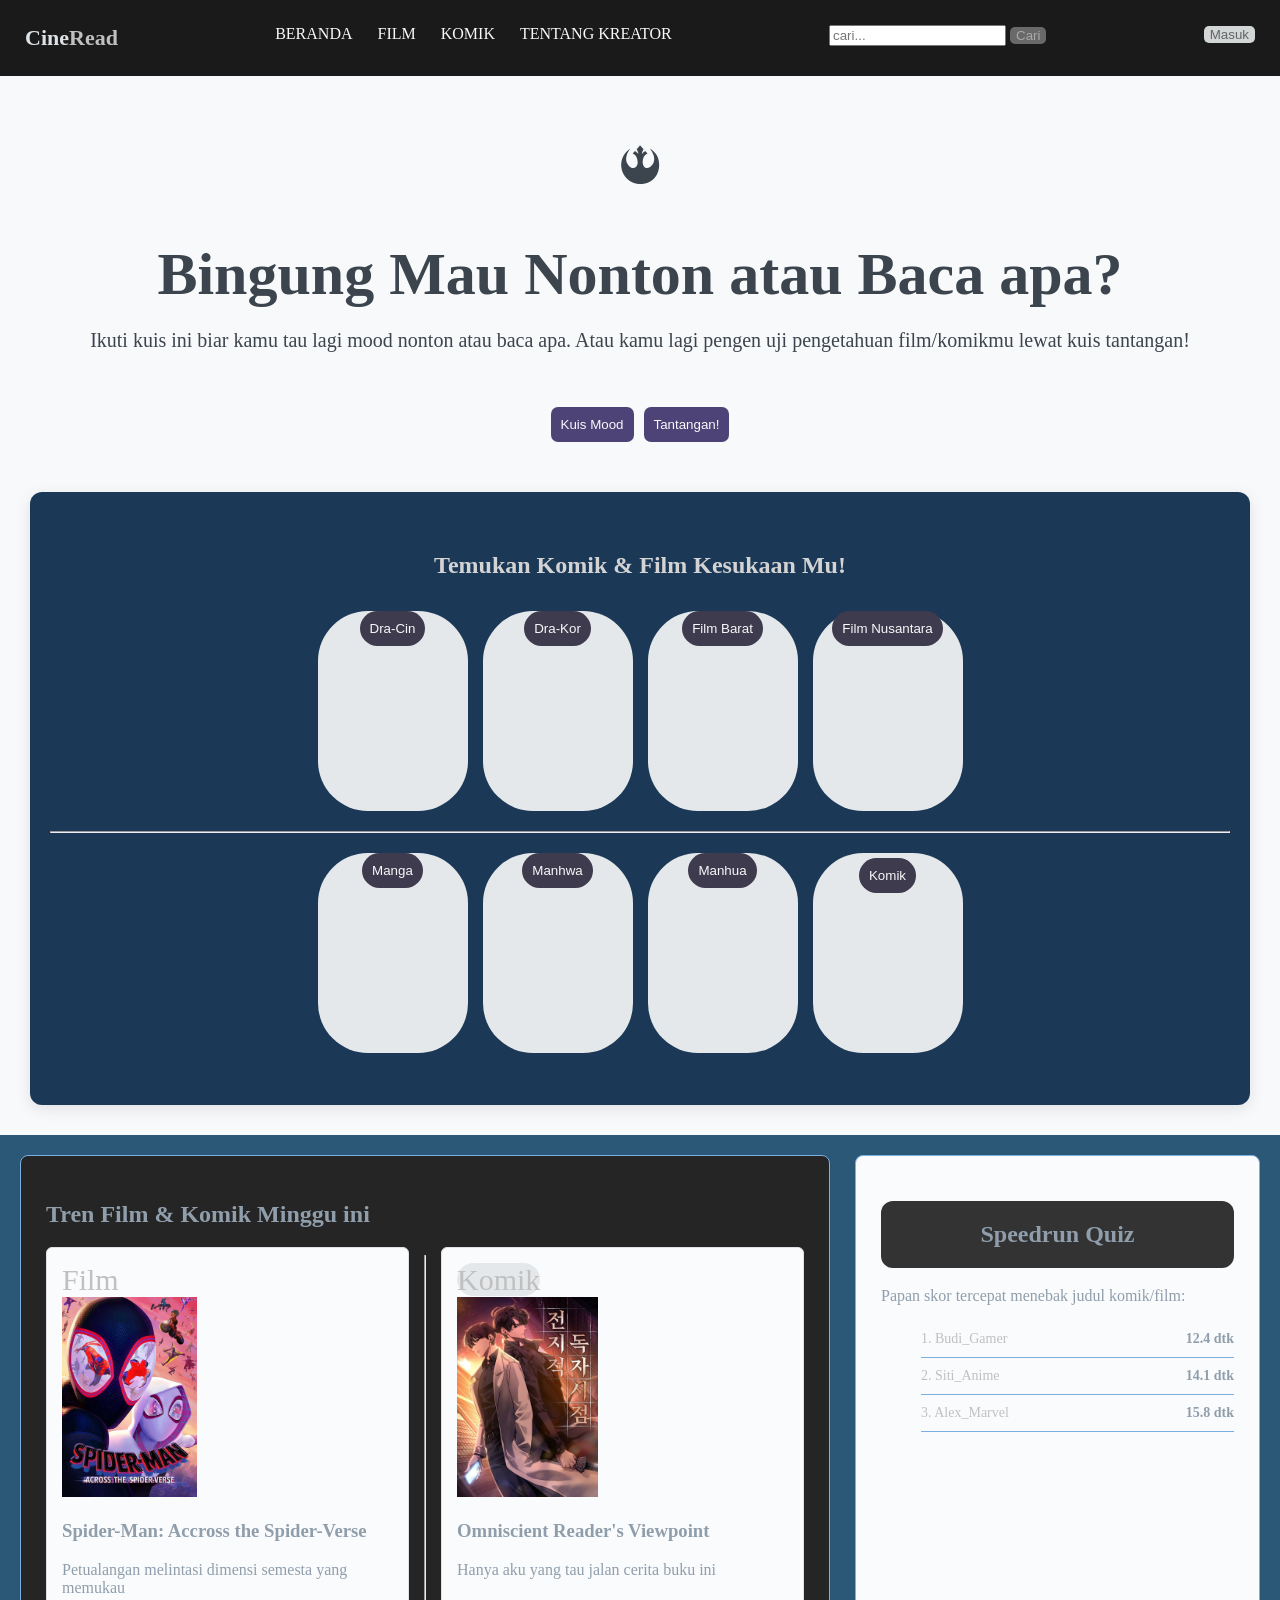
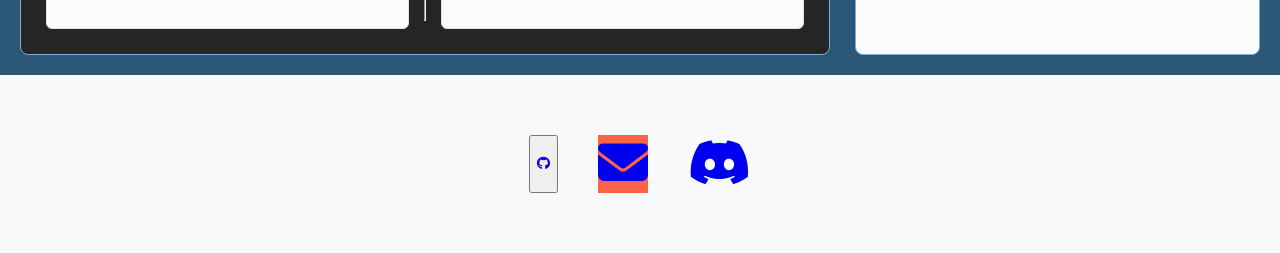
==== WebsiteMerge/index.html @ ffdeffb2 "Add files via upload" ====
<!DOCTYPE html>
<head>
    <title>Document</title>
</head>
<link rel="stylesheet" href="style.css">
    <link rel="stylesheet" href="https://cdnjs.cloudflare.com/ajax/libs/font-awesome/6.5.1/css/all.min.css" integrity="sha512-DTOQO9RWCH3ppGqcWaEA1BIZOC6xxalwEsw9c2QQeAIftl+Vegovlnee1c9QX4TctnWMn13TZye+giMm8e2LwA==" crossorigin="anonymous" referrerpolicy="no-referrer" /></head>

<body>
    <!-- BAGIAN NAVBAR -->
    <header class="navbar">
        <div class="logo">Cine<span>Read</span></div>
        <nav class="nav-menu">
            <a href="index.html">BERANDA</a>
            <a href="film.html">FILM</a>
            <a href="komik.html">KOMIK</a>
            <a href="biodata.html">TENTANG KREATOR</a>
        </nav>
        <div class="pencarian-input">
            <input type="text" placeholder="cari...">
            <button class="btn-cari">Cari</button>
        </div>
        <div class="login">
            <button class="btn-login">Masuk</button>
        </div>
    </header>

    <!-- BAGIAN BODY -->
    <main class="main-container">
        <!-- SECTION KESATU -->
        <section class="awal">
            <div class="logogambar">
                <img src="" alt="">
            </div>
            <div class="pertama">
                <i class="fa-brands fa-rebel"></i>
                <h2>Bingung Mau Nonton atau Baca apa?</h2>
                <p>Ikuti kuis ini biar kamu tau lagi mood nonton atau baca apa. Atau kamu lagi pengen uji pengetahuan film/komikmu lewat kuis tantangan!</p>
            </div>
            <button class="btn-kuis">Kuis Mood</button>
            <button class="btn-tantangan">Tantangan!</button>
        </section>

        <!-- SECTION KEDUA -->
        <section class="kuis-section">
            <h2>Temukan Komik & Film Kesukaan Mu!</h2>
            <div class="kuis">
                <div class="pilihanfilm">
                    <div class="dracin">
                        <button class="genre">Dra-Cin</button>
                    </div>
                    <div class="drakor">
                        <button class="genre">Dra-Kor</button>
                    </div>
                    <div class="filmbarat">
                        <button class="genre">Film Barat</button>
                    </div>
                    <div class="filmindo">
                        <button class="genre">Film Nusantara</button>
                    </div>
                </div>
                <hr>
                <div class="pilihankomik">
                    <div class="manga">
                        <button class="genre">Manga</button>
                    </div>
                    <div class="manhwa">
                        <button class="genre">Manhwa</button>
                    </div>
                    <div class="manhua">
                        <button class="genre">Manhua</button>
                    </div>
                    <div class="komik">
                        <button class="genre">Komik</button>
                    </div>
                </div>
            </div>
        </section>

        <!-- SECTION KETIGA -->
        <section class="grid-section">
            <article class="content-article">
                <h2>Tren Film & Komik Minggu ini</h2>
                <div class="cards-wrapper">
                    <div class="card">
                        <span class="film">Film</span><br>
                            <img src="spd.jpe" alt="" style="height: 200px;">
                        <h3>Spider-Man: Accross the Spider-Verse</h3>
                        <p>Petualangan melintasi dimensi semesta yang memukau</p>
                    </div>
                    <hr>
                    <div class="card">
                        <span class="komik">Komik</span><br>
                        <img src="orv.jpe" alt="" style="height: 200px;">
                        <h3>Omniscient Reader's Viewpoint</h3>
                        <p>Hanya aku yang tau jalan cerita buku ini</p>
                    </div>
                </div>
            </article>
            
            <!-- BAGIAN ASIDE -->
            <aside class="content-aside">
                <h2 class="speedrun">Speedrun Quiz</h2>
                <p class="tantangan-skor">Papan skor tercepat menebak judul komik/film:</p>
                <ul class="leaderboard-list">
                <li><span>1. Budi_Gamer</span> <strong>12.4 dtk</strong></li>
                <li><span>2. Siti_Anime</span> <strong>14.1 dtk</strong></li>
                <li><span>3. Alex_Marvel</span> <strong>15.8 dtk</strong></li>
                </ul>
        </aside>
        </section>
    </main>

    <!-- BAGIAN FOOTER -->
    <footer class="footer">
        <div class="app">
            <button class="github">
                <a href="https://github.com/Syadida03"><i class="fa-brands fa-github"></i></a>

            </button>
            <div class="email">
                <a href="#"><i class="fa-solid fa-envelope"></i></a>
            </div>
            <div class="dc">
                <a href="#"><i class="fa-brands fa-discord"></i></a>
            </div>
        </div>
    </footer>












    <!-- <footer class="footer">
    <div class="social-icons">
      <a href="#" class="icon-btn icon-discord" title="Discord">
        <i class="fa-brands fa-discord"></i>
      </a>
      <a href="#" class="icon-btn icon-twitter" title="Twitter">
        <i class="fa-brands fa-twitter"></i>
      </a>    
      <a href="#" class="icon-btn icon-github" title="GitHub">
        <i class="fa-brands fa-github"></i>
      </a>   
      <a href="#" class="icon-btn icon-box" title="Support">
        <i class="fa-solid fa-box-open"></i>
      </a>
      <a href="#" class="icon-btn icon-email" title="Email">
        <i class="fa-solid fa-envelope"></i>
      </a>
    </div> -->


</body>
</html>
---- WebsiteMerge/style.css ----
body {
  margin: 0;
  padding: 0;
  background-color: #f8f9fa;
  color: #333333;
}

/* BAGIAN NAVBAR */
.navbar {
  display: flex;
  justify-content: space-between;
  background-color: #1a1a1a;
  padding: 25px;
}

.logo {
  color: #dee2e6;
  font-weight: bold;
  font-size: 22px;
}
span {
  color: silver;
}

.nav-menu {
  display: flex;
  gap: 25px;
}

.pencarian-input {
  border: none;
  border-radius: 5px;
}

.btn-cari {
  background-color: dimgray;
  color: darkgrey;
  border: none;
  border-radius: 5px;
  cursor: pointer;
}

.btn-login {
  color: rgb(100, 100, 100);
  background-color: rgb(211, 214, 214);
  border: none;
  border-radius: 5px;
  cursor: pointer;
}

.navbar a {
  color: #f8f9fa;
  text-decoration: none;
}

.nav-menu a:hover {
  color: gainsboro;
}

.btn-login:hover {
  background-color: snow;
}

.btn-cari:hover {
  background-color: snow;
}

/* BAGIAN UTAMA */
.main-container {
  background-color: #f8f9fa;
  background-repeat: no-repeat;
  background-size: cover;
  background-attachment: fixed;
}

/* SECTION PERTAMA */
.awal {
  /* background-color: #2b5876; */
  padding-bottom: 20px;
  margin: 0 auto;
  text-align: center;
  color: #3c444d;
  font-size: 40px;
  font-family: initial;
}

.pertama {
  /* background-color: #0f2652; */
  padding: 20px;
  margin-top: 0;
  border-radius: 12px;
}

.pertama p {
  font-size: 20px;
}

.pertama h2 {
  margin-bottom: 0;
}

/* BAGIAN KUIS GENRE */

.btn-kuis {
  background-color: #4e4376;
  padding: 10px;
  color: #f8f9fa;
  border-radius: 7px;
  border: none;
  cursor: pointer;
}

.btn-tantangan {
  background-color: #4e4376;
  padding: 10px;
  color: #f8f9fa;
  border-radius: 7px;
  border: none;
  cursor: pointer;
}

/* SECTION KEDUA */
.kuis-section {
  background: rgb(27, 57, 87);
  color: #ffffff;
  padding: 40px 20px;
  color: lightgray;
  text-align: center;
  border-radius: 12px;
  box-shadow: 0 4px 15px rgba(0, 0, 0, 0.1);
  margin: 30px;
  padding: 40px 20px;
}

.kuis {
  color: beige;
  font-weight: bold;
  font-style: italic;
}

.pilihanfilm {
  /* background-color: #f8f9fa; */
  padding: 12px;
  border-radius: 15px;
  display: flex;
  gap: 15px;
  justify-content: center;
}
.pilihankomik {
  /* background-color: #f8f9fa; */
  padding: 12px;
  border-radius: 15px;
  display: flex;
  gap: 15px;
  justify-content: center;
}

.dracin {
  background-color: #e5e8eb;
  background-image: url("https://i.pinimg.com/736x/fe/de/43/fede433f19569918306aadb32bcd1377.jpg");
  background-size: contain;
  height: 200px;
  width: 150px;
  border-radius: 50px;
}

.drakor {
  background-color: #e5e8eb;
  background-image: url("https://i.pinimg.com/736x/00/ec/0b/00ec0b03efc08794fa3088ea3e8461a8.jpg");
  background-size: contain;
  height: 200px;
  width: 150px;
  border-radius: 50px;
}

.filmbarat {
  background-color: #e5e8eb;
  background-image: url("https://i.pinimg.com/736x/c8/81/fd/c881fdb24c94eeeb923a04be4ada7504.jpg");
  background-size: contain;
  height: 200px;
  width: 150px;
  border-radius: 50px;
}
.filmindo {
  background-color: #e5e8eb;
  background-image: url("https://i.pinimg.com/736x/b6/19/c1/b619c1d68007c3e2e211d092dce03aab.jpg");
  height: 200px;
  width: 150px;
  border-radius: 50px;
}

.manga {
  background-color: #e5e8eb;
  height: 200px;
  width: 150px;
  border-radius: 50px;
}

.manhwa {
  background-color: #e5e8eb;
  height: 200px;
  width: 150px;
  border-radius: 50px;
}

.manhua {
  background-color: #e5e8eb;
  height: 200px;
  width: 150px;
  border-radius: 50px;
}
.komik {
  background-color: #e5e8eb;
  height: 200px;
  width: 150px;
  border-radius: 50px;
}

.genre {
  background-color: #3f3b4e;
  padding: 10px;
  color: #f8f9fa;
  border-radius: 30px;
  border: none;
  cursor: pointer;
  transition: all 0.2s;
}

.mood:hover {
  background-color: darkgray;
}

/* SECTION KETIGA */
.grid-section {
  background-color: #2b5876;
  display: grid;
  grid-template-columns: 2fr 1fr;
  gap: 25px;
  padding: 20px;
  color: #909eac;
}

.film,
.komik {
  font-size: 30px;
}

.content-article,
.content-aside {
  background: #252525;
  padding: 25px;
  border-radius: 8px;
  border: 1px solid #7cafdf;
  box-shadow: 0 2px 5px rgba(0, 0, 0, 0.02);
}

.cards-wrapper {
  display: flex;
  gap: 15px;
}

.card {
  flex: 1;
  border: 1px solid #dee2e6;
  padding: 15px;
  border-radius: 6px;
  background-color: #fafbfc;
}

.content-aside {
  background-color: #fafbfc;
}

.speedrun {
  background-color: #333333;
  padding: 20px;
  border-radius: 12px;
  text-align: center;
}

.leaderboard-list li {
  display: flex;
  justify-content: space-between;
  padding: 10px 0;
  border-bottom: 1px solid #7cafdf;
  font-size: 14px;
}

/* BAGIAN FOOTER */
.footer {
  padding: 30px;
}

.app {
  display: flex;
  justify-content: center;
  text-align: center;
  gap: 40px;
  padding: 30px;
  font-size: 50px;
}

.github {
  color: #1a1a1a;
}

.email {
  color: #ffffff;
  background-color: tomato;
}

.dc {
  color: mediumpurple;
}

/* .footer {
  border-top: 1px solid #ccc;
  padding: 25px 15px;
  text-align: center;
  background-color: #ffffff;
  font-family: Arial, sans-serif;
}

.social-icons {
  display: flex;
  justify-content: center;
  align-items: center;
  gap: 20px;
  margin-bottom: 15px;
}

.icon-btn {
  width: 48px;
  height: 48px;
  border-radius: 50%;
  display: flex;
  justify-content: center;
  align-items: center;
  color: #ffffff;
  text-decoration: none;
  font-size: 22px;
  transition:
    transform 0.2s ease,
    opacity 0.2s ease;
}

.icon-discord {
  background-color: #5865f2;
}

.icon-twitter {
  background-color: #1da1f2;
}

.icon-github {
  background-color: #24292e;
}

.icon-box {
  background-color: #f1b343;
}

.icon-email {
  background-color: #db4437;
} */
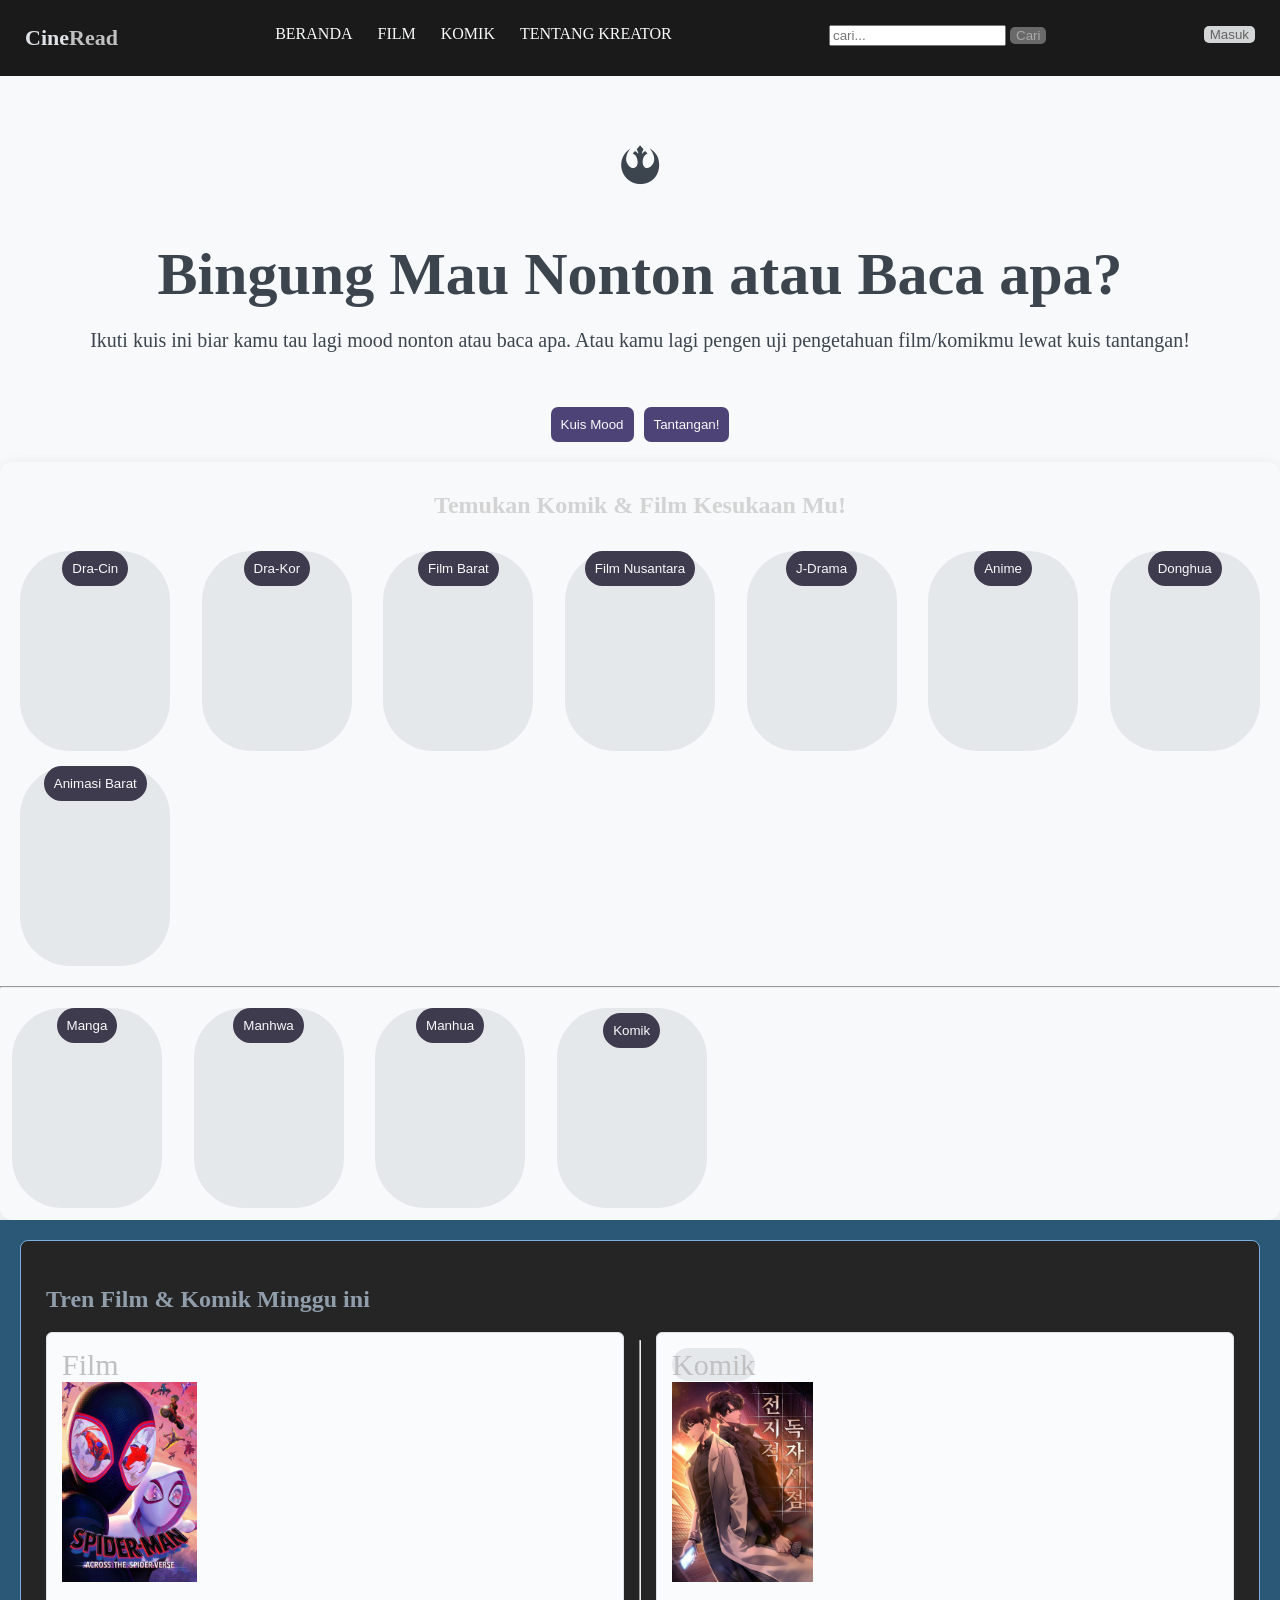
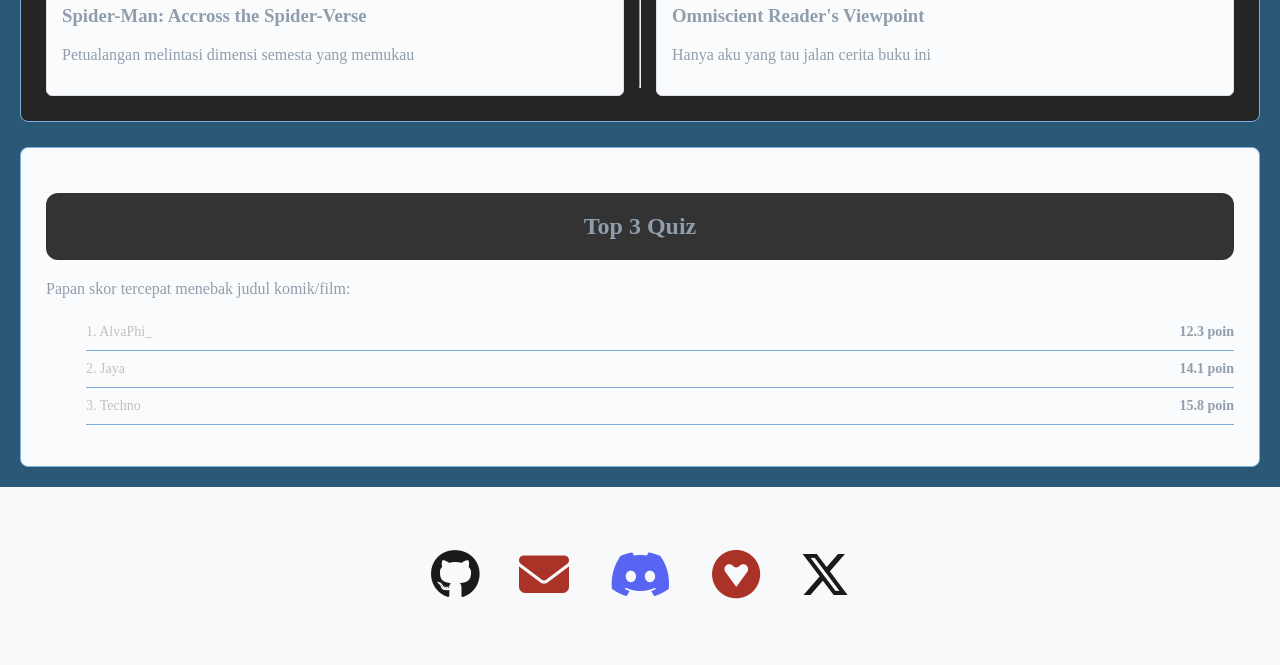
==== commit 03b907fc: "Add files via upload" ====
--- a/WebsiteMerge/index.html
+++ b/WebsiteMerge/index.html
@@ -57,6 +57,18 @@
                     <div class="filmindo">
                         <button class="genre">Film Nusantara</button>
                     </div>
+                    <div class="j-drama">
+                        <button class="genre">J-Drama</button>
+                    </div>
+                    <div class="anime">
+                        <button class="genre">Anime</button>
+                    </div>
+                    <div class="donghua">
+                        <button class="genre">Donghua</button>
+                    </div>
+                    <div class="ani-barat">
+                        <button class="genre">Animasi Barat</button>
+                    </div>
                 </div>
                 <hr>
                 <div class="pilihankomik">
@@ -99,12 +111,12 @@
             
             <!-- BAGIAN ASIDE -->
             <aside class="content-aside">
-                <h2 class="speedrun">Speedrun Quiz</h2>
+                <h2 class="speedrun">Top 3 Quiz</h2>
                 <p class="tantangan-skor">Papan skor tercepat menebak judul komik/film:</p>
                 <ul class="leaderboard-list">
-                <li><span>1. Budi_Gamer</span> <strong>12.4 dtk</strong></li>
-                <li><span>2. Siti_Anime</span> <strong>14.1 dtk</strong></li>
-                <li><span>3. Alex_Marvel</span> <strong>15.8 dtk</strong></li>
+                <li><span>1. AlvaPhi_</span> <strong>12.3 poin</strong></li>
+                <li><span>2. Jaya</span> <strong>14.1 poin</strong></li>
+                <li><span>3. Techno</span> <strong>15.8 poin</strong></li>
                 </ul>
         </aside>
         </section>
@@ -113,16 +125,22 @@
     <!-- BAGIAN FOOTER -->
     <footer class="footer">
         <div class="app">
-            <button class="github">
+            <div class="github">
                 <a href="https://github.com/Syadida03"><i class="fa-brands fa-github"></i></a>
-
-            </button>
+            </div>
             <div class="email">
                 <a href="#"><i class="fa-solid fa-envelope"></i></a>
             </div>
             <div class="dc">
                 <a href="#"><i class="fa-brands fa-discord"></i></a>
             </div>
+            <div class="donate">
+                <a href="#"><i class="fa-brands fa-gratipay"></i></a>
+            </div>
+            <div class="x">
+                <a href="#"><i class="fa-brands fa-x-twitter"></i></a>
+            </div>
+            
         </div>
     </footer>
 
--- a/WebsiteMerge/style.css
+++ b/WebsiteMerge/style.css
@@ -121,15 +121,13 @@
 
 /* SECTION KEDUA */
 .kuis-section {
-  background: rgb(27, 57, 87);
+  /* background: rgb(27, 57, 87); */
   color: #ffffff;
-  padding: 40px 20px;
+  padding-top: 10px;
   color: lightgray;
   text-align: center;
   border-radius: 12px;
   box-shadow: 0 4px 15px rgba(0, 0, 0, 0.1);
-  margin: 30px;
-  padding: 40px 20px;
 }
 
 .kuis {
@@ -139,22 +137,22 @@
 }
 
 .pilihanfilm {
-  /* background-color: #f8f9fa; */
   padding: 12px;
-  border-radius: 15px;
-  display: flex;
+  display: grid;
+  gap: 15px;
+  grid-template-columns: repeat(auto-fill, minmax(150px, 1fr));
+  justify-items: center;
+}
+
+.pilihankomik {
+  padding: 12px;
+  display: grid;
   gap: 15px;
   justify-content: center;
-}
-.pilihankomik {
-  /* background-color: #f8f9fa; */
-  padding: 12px;
-  border-radius: 15px;
-  display: flex;
-  gap: 15px;
-  justify-content: center;
-}
-
+  grid-template-columns: repeat(auto-fill, minmax(150px, 1fr));
+}
+
+/* Bagian Tontonan */
 .dracin {
   background-color: #e5e8eb;
   background-image: url("https://i.pinimg.com/736x/fe/de/43/fede433f19569918306aadb32bcd1377.jpg");
@@ -184,13 +182,51 @@
 .filmindo {
   background-color: #e5e8eb;
   background-image: url("https://i.pinimg.com/736x/b6/19/c1/b619c1d68007c3e2e211d092dce03aab.jpg");
-  height: 200px;
-  width: 150px;
-  border-radius: 50px;
-}
-
+  background-size: contain;
+  height: 200px;
+  width: 150px;
+  border-radius: 50px;
+}
+.j-drama {
+  background-color: #e5e8eb;
+  background-image: url("https://i.pinimg.com/736x/71/28/28/712828fec76d27555965747010aeb028.jpg");
+  background-size: contain;
+  height: 200px;
+  width: 150px;
+  border-radius: 50px;
+}
+
+.anime {
+  background-color: #e5e8eb;
+  background-image: url("https://i.pinimg.com/736x/f9/6b/8a/f96b8a71c8df5cf164ad841eceb4587d.jpg");
+  background-size: contain;
+  height: 200px;
+  width: 150px;
+  border-radius: 50px;
+}
+
+.donghua {
+  background-color: #e5e8eb;
+  background-image: url("https://i.pinimg.com/736x/9a/96/f7/9a96f7e6a80ccb025fb971d4893f513c.jpg");
+  background-size: contain;
+  height: 200px;
+  width: 150px;
+  border-radius: 50px;
+}
+.ani-barat {
+  background-color: #e5e8eb;
+  background-image: url("https://i.pinimg.com/736x/2c/e8/6f/2ce86f520b98a69ad5f1339f89f984a4.jpg");
+  background-size: contain;
+  height: 200px;
+  width: 150px;
+  border-radius: 50px;
+}
+
+/* Bagian Bacaan */
 .manga {
   background-color: #e5e8eb;
+  background-image: url("https://i.pinimg.com/736x/1c/c4/f3/1cc4f34d216f2fb9f57943d961ecc22d.jpg");
+  background-size: contain;
   height: 200px;
   width: 150px;
   border-radius: 50px;
@@ -198,6 +234,8 @@
 
 .manhwa {
   background-color: #e5e8eb;
+  background-image: url("https://i.pinimg.com/736x/5a/8b/78/5a8b784f609c59a5c8ed0db0f39a0d81.jpg");
+  background-size: contain;
   height: 200px;
   width: 150px;
   border-radius: 50px;
@@ -205,12 +243,16 @@
 
 .manhua {
   background-color: #e5e8eb;
+  background-image: url("https://i.pinimg.com/736x/49/ee/f8/49eef836675c68d2f2a91e4b7bc8613d.jpg");
+  background-size: contain;
   height: 200px;
   width: 150px;
   border-radius: 50px;
 }
 .komik {
   background-color: #e5e8eb;
+  background-image: url("https://i.pinimg.com/736x/6c/db/b5/6cdbb50aecd3cdbf89c9d7a2b3d2ca0f.jpg");
+  background-size: contain;
   height: 200px;
   width: 150px;
   border-radius: 50px;
@@ -234,7 +276,7 @@
 .grid-section {
   background-color: #2b5876;
   display: grid;
-  grid-template-columns: 2fr 1fr;
+  grid-template-columns: 1fr;
   gap: 25px;
   padding: 20px;
   color: #909eac;
@@ -290,76 +332,25 @@
 .footer {
   padding: 30px;
 }
-
 .app {
   display: flex;
   justify-content: center;
-  text-align: center;
   gap: 40px;
   padding: 30px;
   font-size: 50px;
 }
-
-.github {
+.github i {
   color: #1a1a1a;
 }
-
-.email {
-  color: #ffffff;
-  background-color: tomato;
-}
-
-.dc {
-  color: mediumpurple;
-}
-
-/* .footer {
-  border-top: 1px solid #ccc;
-  padding: 25px 15px;
-  text-align: center;
-  background-color: #ffffff;
-  font-family: Arial, sans-serif;
-}
-
-.social-icons {
-  display: flex;
-  justify-content: center;
-  align-items: center;
-  gap: 20px;
-  margin-bottom: 15px;
-}
-
-.icon-btn {
-  width: 48px;
-  height: 48px;
-  border-radius: 50%;
-  display: flex;
-  justify-content: center;
-  align-items: center;
-  color: #ffffff;
-  text-decoration: none;
-  font-size: 22px;
-  transition:
-    transform 0.2s ease,
-    opacity 0.2s ease;
-}
-
-.icon-discord {
-  background-color: #5865f2;
-}
-
-.icon-twitter {
-  background-color: #1da1f2;
-}
-
-.icon-github {
-  background-color: #24292e;
-}
-
-.icon-box {
-  background-color: #f1b343;
-}
-
-.icon-email {
-  background-color: #db4437;
-} */
+.email i {
+  color: #aa3227;
+}
+.dc i {
+  color: #5865f2;
+}
+.donate i {
+  color: #aa3227;
+}
+.x i {
+  color: #1a1a1a;
+}
